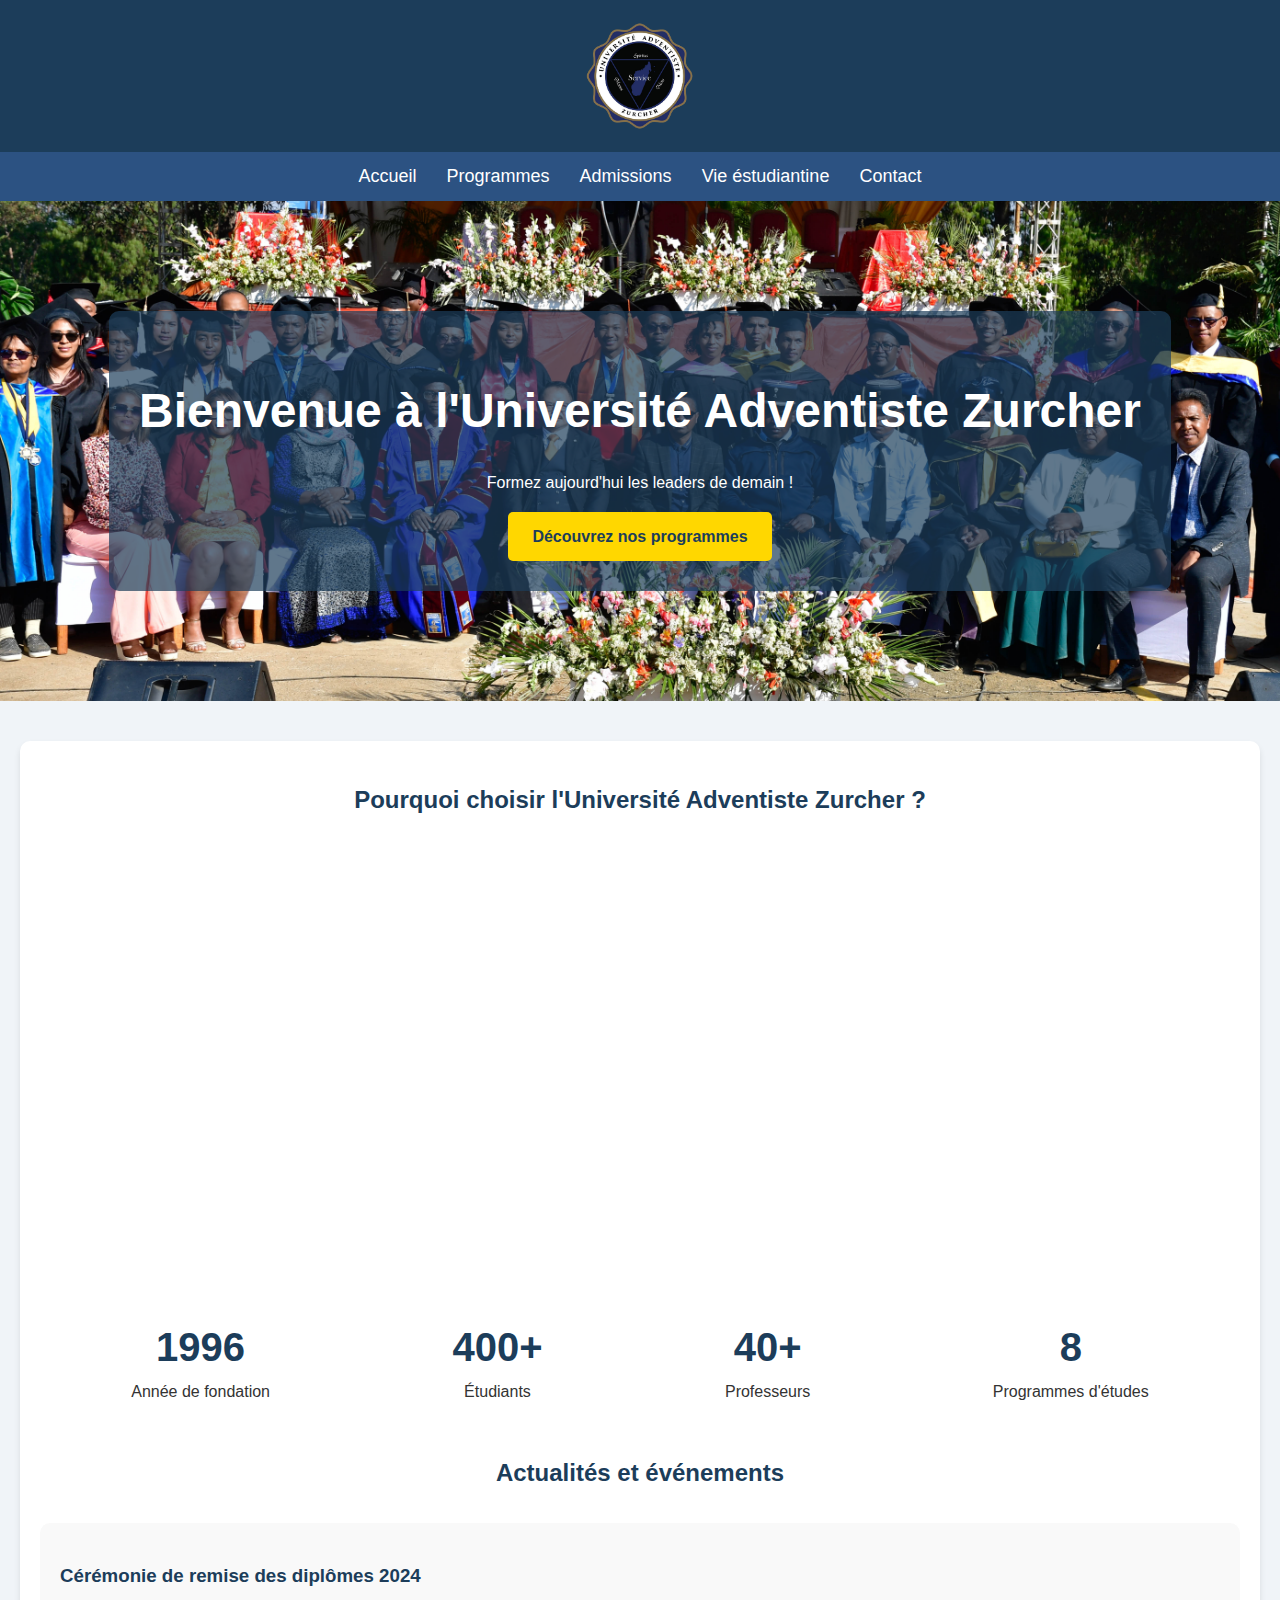
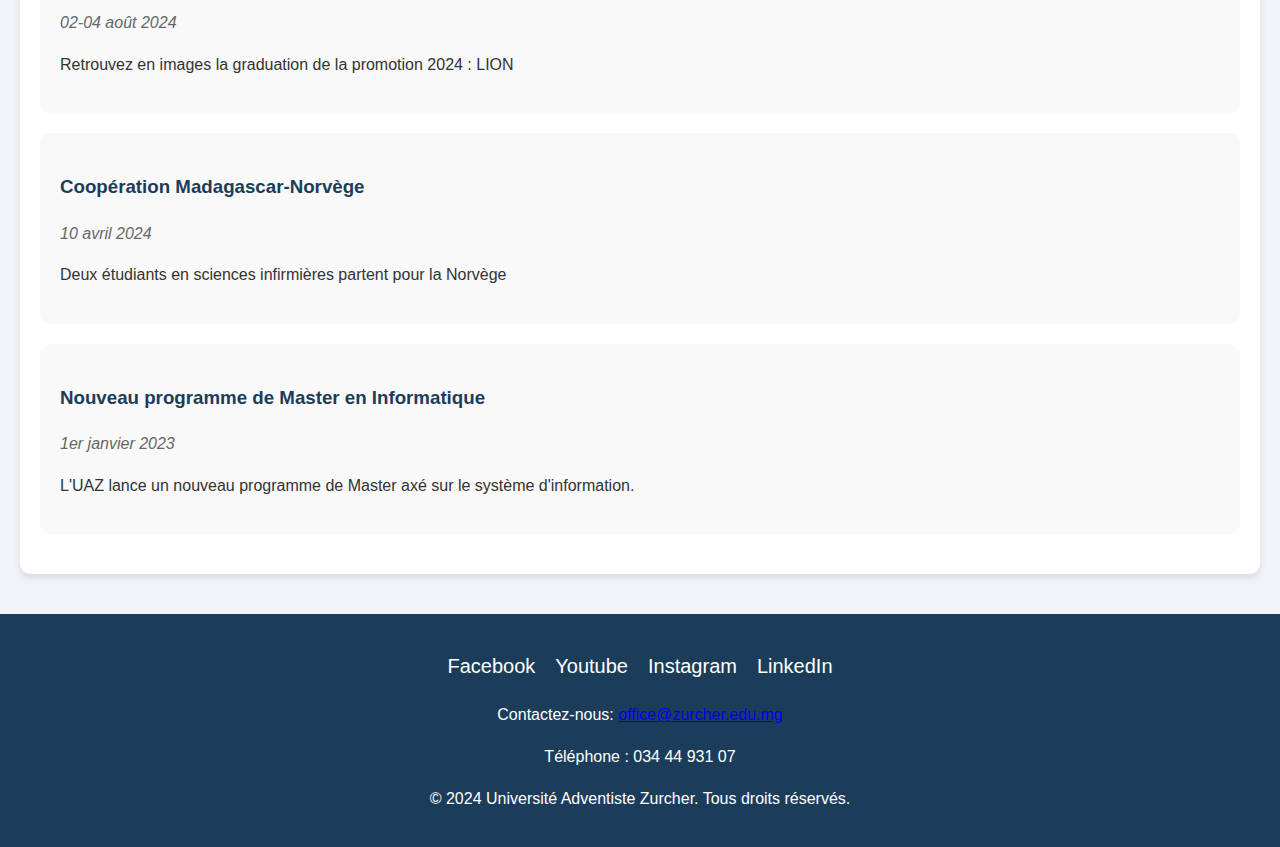
==== index.html @ ed37d1b5 "index commit" ====
<html>
<head>
<meta charset="UTF-8">
<meta name="viewport" content="width=device-width, initial-scale=1.0">
<title>Université Adventiste Zurcher</title>
<link rel="shortcut icon" href="img/UAZ_icon.png" type="image/x-icon">
<link rel="stylesheet" href="css/acceuil.css">
</head>
<body>
    <header>
        <img src="img/UAZ_Logo.png" alt="Logo de l'Université Adventiste Zurcher" class="logo">
    </header>
    
    <!--barre de navigation-->
    <nav>
        <ul>
            <li><a href="accueil.html">Accueil</a></li>
            <li><a href="programme.html">Programmes</a></li>
            <li><a href="admissions.html">Admissions</a></li>
            <li><a href="vie_estudiantine.html">Vie éstudiantine</a></li>
            <li><a href="contact.html">Contact</a></li>
        </ul>
    </nav>

    <!--partie bienvenue-->
    <div class="hero">
        <div class="hero-content">
            <h1>Bienvenue à l'Université Adventiste Zurcher</h1>
            <p>Formez aujourd'hui les leaders de demain !</p>
            <a href="programme.html" class="btn">Découvrez nos programmes</a>
        </div>
    </div>

    <!--partie informations-->
    <div class="content">
        <h2>Pourquoi choisir l'Université Adventiste Zurcher ?</h2>
        <div class="grid">
            <div class="grid-item">
                <img src="img/Ineglise.JPG" alt="Professeur donnant un cours dans un amphithéâtre moderne" width="300" height="200">
                <h3>Excellence académique</h3>
                <p>Nos programmes rigoureux et notre corps professoral dévoué vous préparent à exceller dans votre domaine d'études.</p>
            </div>
            <div class="grid-item">
                <img src="img/Etudiant.JPG" alt="Étudiants participant à un service religieux sur le campus" width="300" height="200">
                <h3>Valeurs chrétiennes</h3>
                <p>Nous intégrons les principes chrétiens dans tous les aspects de la vie universitaire pour favoriser le développement holistique.</p>
            </div>
            <div class="grid-item">
                <img src="img/Commu.JPG" alt="Groupe diversifié d'étudiants discutant sur le campus" width="300" height="200">
                <h3>Communauté diverse</h3>
                <p>Notre campus accueillant favorise les échanges interculturels et la compréhension mutuelle.</p>
            </div>
        </div>

        <div class="stats">
            <div class="stat-item">
                <div class="stat-number">1996</div>
                <div>Année de fondation</div>
            </div>
            <div class="stat-item">
                <div class="stat-number">400+</div>
                <div>Étudiants</div>
            </div>
            <div class="stat-item">
                <div class="stat-number">40+</div>
                <div>Professeurs</div>
            </div>
            <div class="stat-item">
                <div class="stat-number">8</div>
                <div>Programmes d'études</div>
            </div>
        </div>

        <div class="news-events">
            <h2>Actualités et événements</h2>
            <div class="news-item">
                <h3>Cérémonie de remise des diplômes 2024</h3>
                <p class="date">02-04 août 2024</p>
                <p>Retrouvez en images la graduation de la promotion 2024 : LION</p>
            </div>
            </div>
            <div class="news-item">
                <h3>Coopération Madagascar-Norvège</h3>
                <p class="date">10 avril 2024</p>
                <p>Deux étudiants en sciences infirmières partent pour la Norvège</p>
            </div>
            <div class="news-item">
                <h3>Nouveau programme de Master en Informatique</h3>
                <p class="date">1er janvier 2023</p>
                <p>L'UAZ lance un nouveau programme de Master axé sur le système d'information.</p>
        </div>
    </div>

    <!--footer-->
    <footer>
        <div class="footer-content">
            <ul class="social-media">
                <li><a href="https://www.facebook.com/uazsambaina" target="_blank">Facebook</a></li>
                <li><a href="https://www.youtube.com/@uaz-universiteadventistezu6053" target="_blank">Youtube</a></li>
                <li><a href="https://www.instagram.com" target="_blank">Instagram</a></li>
                <li><a href="https://www.linkedin.com/in/universit%C3%A9-adventiste-zurcher-1b6aab2b0/" target="_blank">LinkedIn</a></li>
            </ul>
            <div class="contact-info">
                <p>Contactez-nous: <a href="mailto:office@zurcher.edu.mg">office@zurcher.edu.mg</a></p>
                <p>Téléphone : 034 44 931 07</p>
            </div>
        </div>
        <p>&copy; 2024 Université Adventiste Zurcher. Tous droits réservés.</p>
    </footer>
    <script src="js/accueil.js"></script>
</body>
</html>
---- css/acceuil.css ----
body {
    font-family: 'Lato', sans-serif;
    margin: 0;
    padding: 0;
    background-color: #f0f4f8;
    color: #333;
    line-height: 1.6;
}
header {
    background-color: #1c3d5a;
    color: #fff;
    padding: 20px 0;
    text-align: center;
}
.logo {
    width: 150px;
    height: auto;
}
nav {
    background-color: #2c5282;
    padding: 10px 0;
}
nav ul {
    list-style-type: none;
    padding: 0;
    margin: 0;
    display: flex;
    justify-content: center;
}
nav ul li {
    margin: 0 15px;
}
nav ul li a {
    color: #fff;
    text-decoration: none;
    font-size: 18px;
    transition: color 0.3s ease;
}
nav ul li a:hover {
    color: #ffd700;
}
.hero {
    background-image: url("../img/PhotoAcceuil.jpg");
    background-size: cover;
    background-position: center;
    height: 500px;
    display: flex;
    align-items: center;
    justify-content: center;
    text-align: center;
    color: #fff;
}
.hero-content {
    background-color: rgba(28, 61, 90, 0.7);
    padding: 30px;
    border-radius: 10px;
}
.hero h1 {
    font-size: 3em;
    margin-bottom: 20px;
}
.btn {
    display: inline-block;
    background-color: #ffd700;
    color: #1c3d5a;
    padding: 12px 24px;
    text-decoration: none;
    border-radius: 5px;
    font-weight: bold;
    transition: background-color 0.3s ease;
}
.btn:hover {
    background-color: #ffeb3b;
}
.content {
    max-width: 1200px;
    margin: 40px auto;
    padding: 20px;
    background-color: #fff;
    border-radius: 10px;
    box-shadow: 0 4px 6px rgba(0, 0, 0, 0.1);
}
h2 {
    color: #1c3d5a;
    text-align: center;
    margin-bottom: 30px;
}
.grid {
    display: grid;
    grid-template-columns: repeat(auto-fit, minmax(300px, 1fr));
    gap: 30px;
}
.grid-item {
    background-color: #f9f9f9;
    border-radius: 10px;
    padding: 20px;
    text-align: center;
    transition: transform 0.3s ease;
}
.grid-item:hover {
    transform: translateY(-5px);
}
.grid-item img {
    width: 100%;
    height: 200px;
    object-fit: cover;
    border-radius: 10px;
    margin-bottom: 15px;
}
footer {
    background-color: #1c3d5a;
    color: #fff;
    text-align: center;
    padding: 20px 0;
}
.stats {
    display: flex;
    justify-content: space-around;
    margin-top: 40px;
    flex-wrap: wrap;
}
.stat-item {
    text-align: center;
    margin: 10px;
}
.stat-number {
    font-size: 2.5em;
    font-weight: bold;
    color: #1c3d5a;
}
.news-events {
    margin-top: 40px;
}
.news-item {
    background-color: #f9f9f9;
    border-radius: 10px;
    padding: 20px;
    margin-bottom: 20px;
}
.news-item h3 {
    color: #1c3d5a;
}
.news-item .date {
    color: #666;
    font-style: italic;
}
.footer-content {
    max-width: 800px;
    margin: 0 auto;
}
.social-media {
    list-style: none;
    padding: 0;
    display: flex;
    justify-content: center;
    gap: 20px;
}
.social-media a {
    color: white;
    text-decoration: none;
    font-size: 20px;
}
.contact-info {
    margin-top: 20px;
}
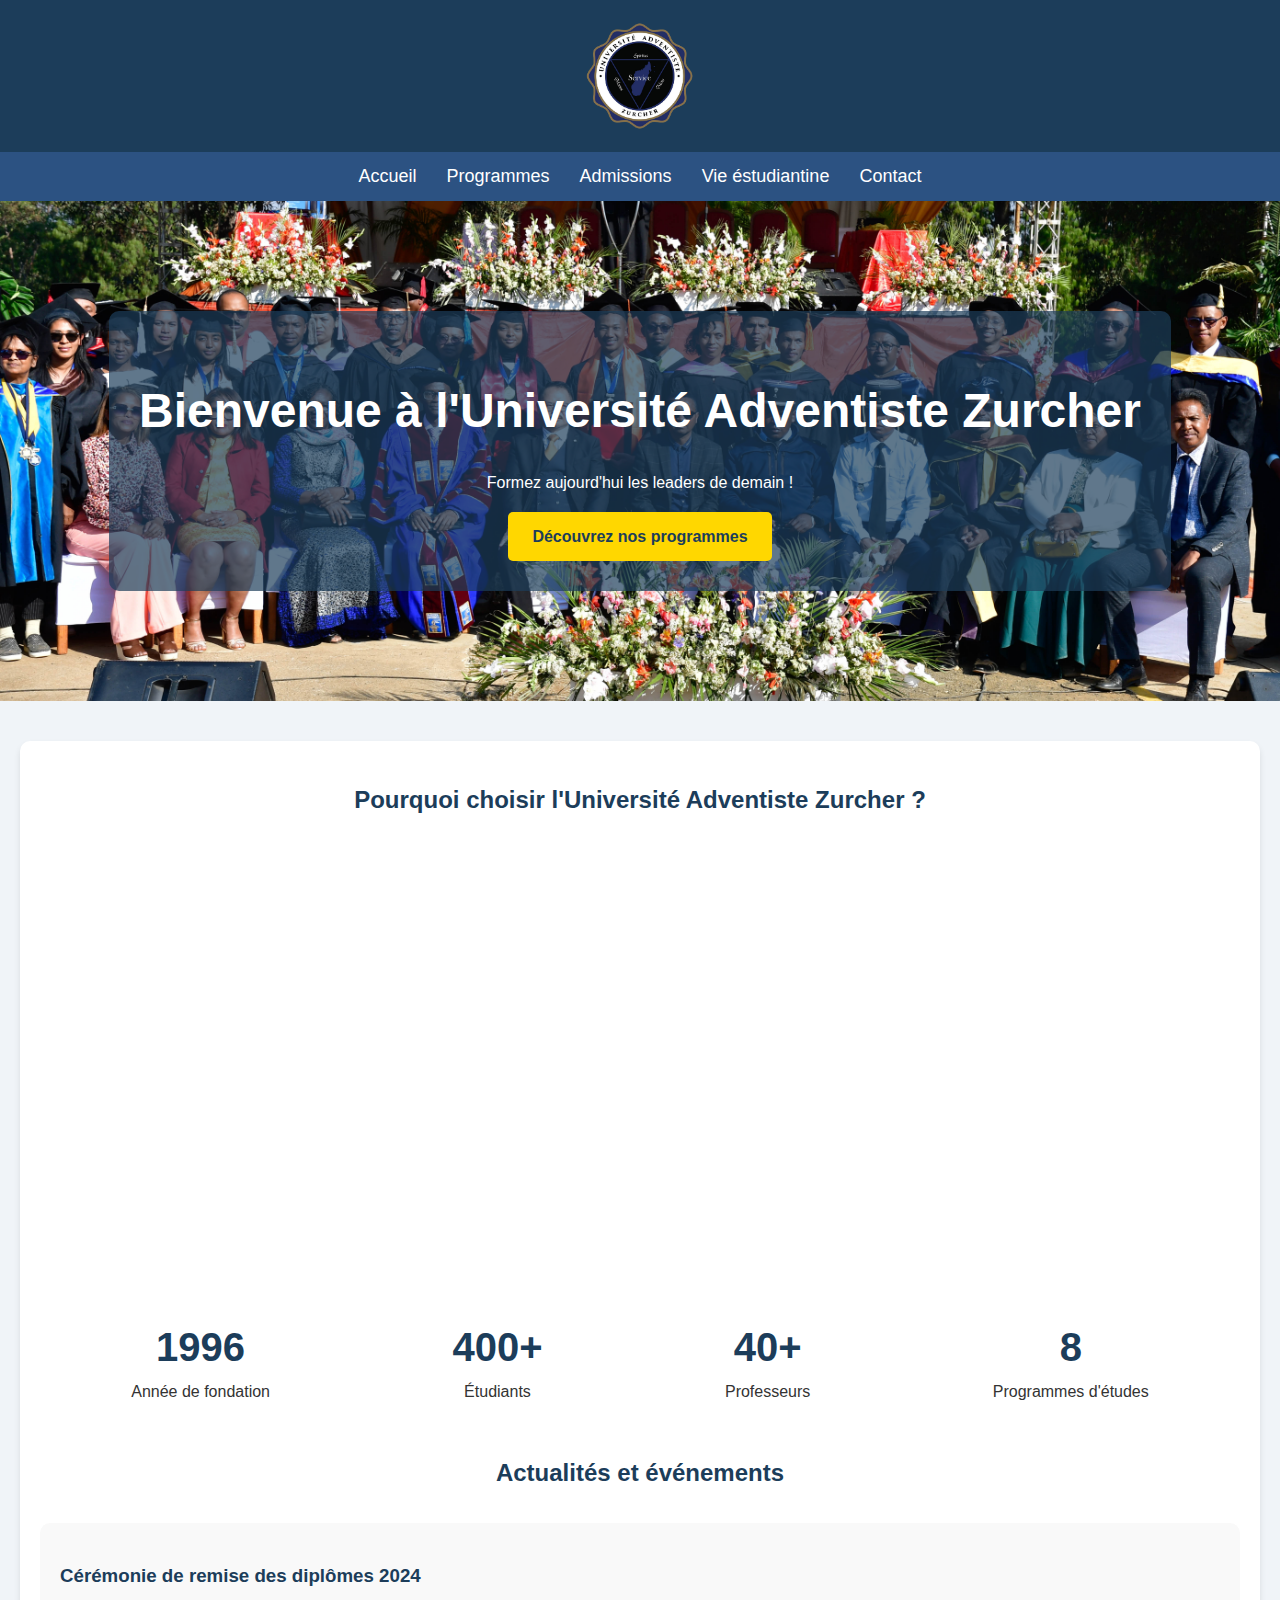
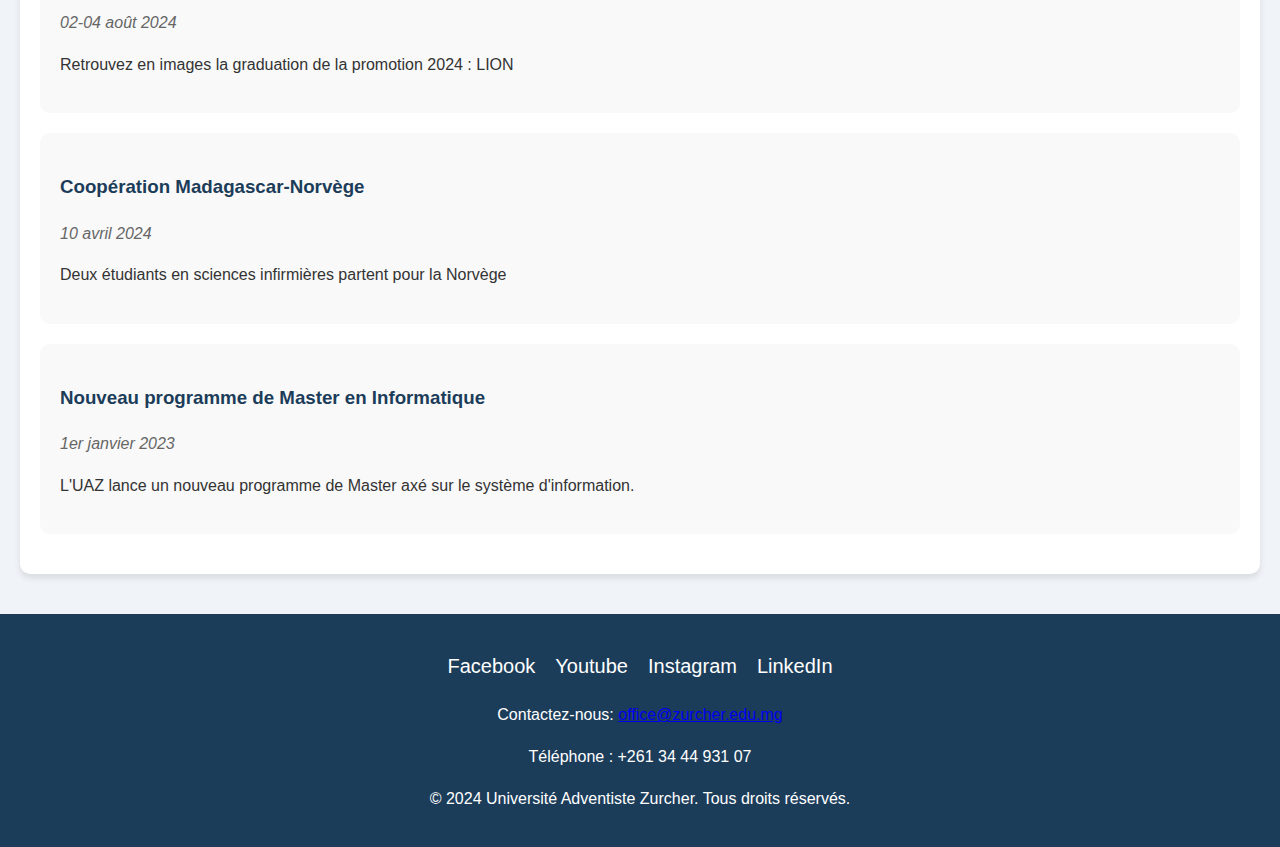
==== commit eefe235e: "fourth commit" ====
--- a/index.html
+++ b/index.html
@@ -14,7 +14,7 @@
     <!--barre de navigation-->
     <nav>
         <ul>
-            <li><a href="accueil.html">Accueil</a></li>
+            <li><a href="index.html">Accueil</a></li>
             <li><a href="programme.html">Programmes</a></li>
             <li><a href="admissions.html">Admissions</a></li>
             <li><a href="vie_estudiantine.html">Vie éstudiantine</a></li>
@@ -102,7 +102,7 @@
             </ul>
             <div class="contact-info">
                 <p>Contactez-nous: <a href="mailto:office@zurcher.edu.mg">office@zurcher.edu.mg</a></p>
-                <p>Téléphone : 034 44 931 07</p>
+                <p>Téléphone : +261 34 44 931 07</p>
             </div>
         </div>
         <p>&copy; 2024 Université Adventiste Zurcher. Tous droits réservés.</p>
--- a/css/acceuil.css
+++ b/css/acceuil.css
@@ -20,22 +20,27 @@
     background-color: #2c5282;
     padding: 10px 0;
 }
+
 nav ul {
     list-style-type: none;
     padding: 0;
     margin: 0;
     display: flex;
     justify-content: center;
+    flex-wrap: wrap;
 }
+
 nav ul li {
     margin: 0 15px;
 }
+
 nav ul li a {
     color: #fff;
     text-decoration: none;
     font-size: 18px;
     transition: color 0.3s ease;
 }
+
 nav ul li a:hover {
     color: #ffd700;
 }
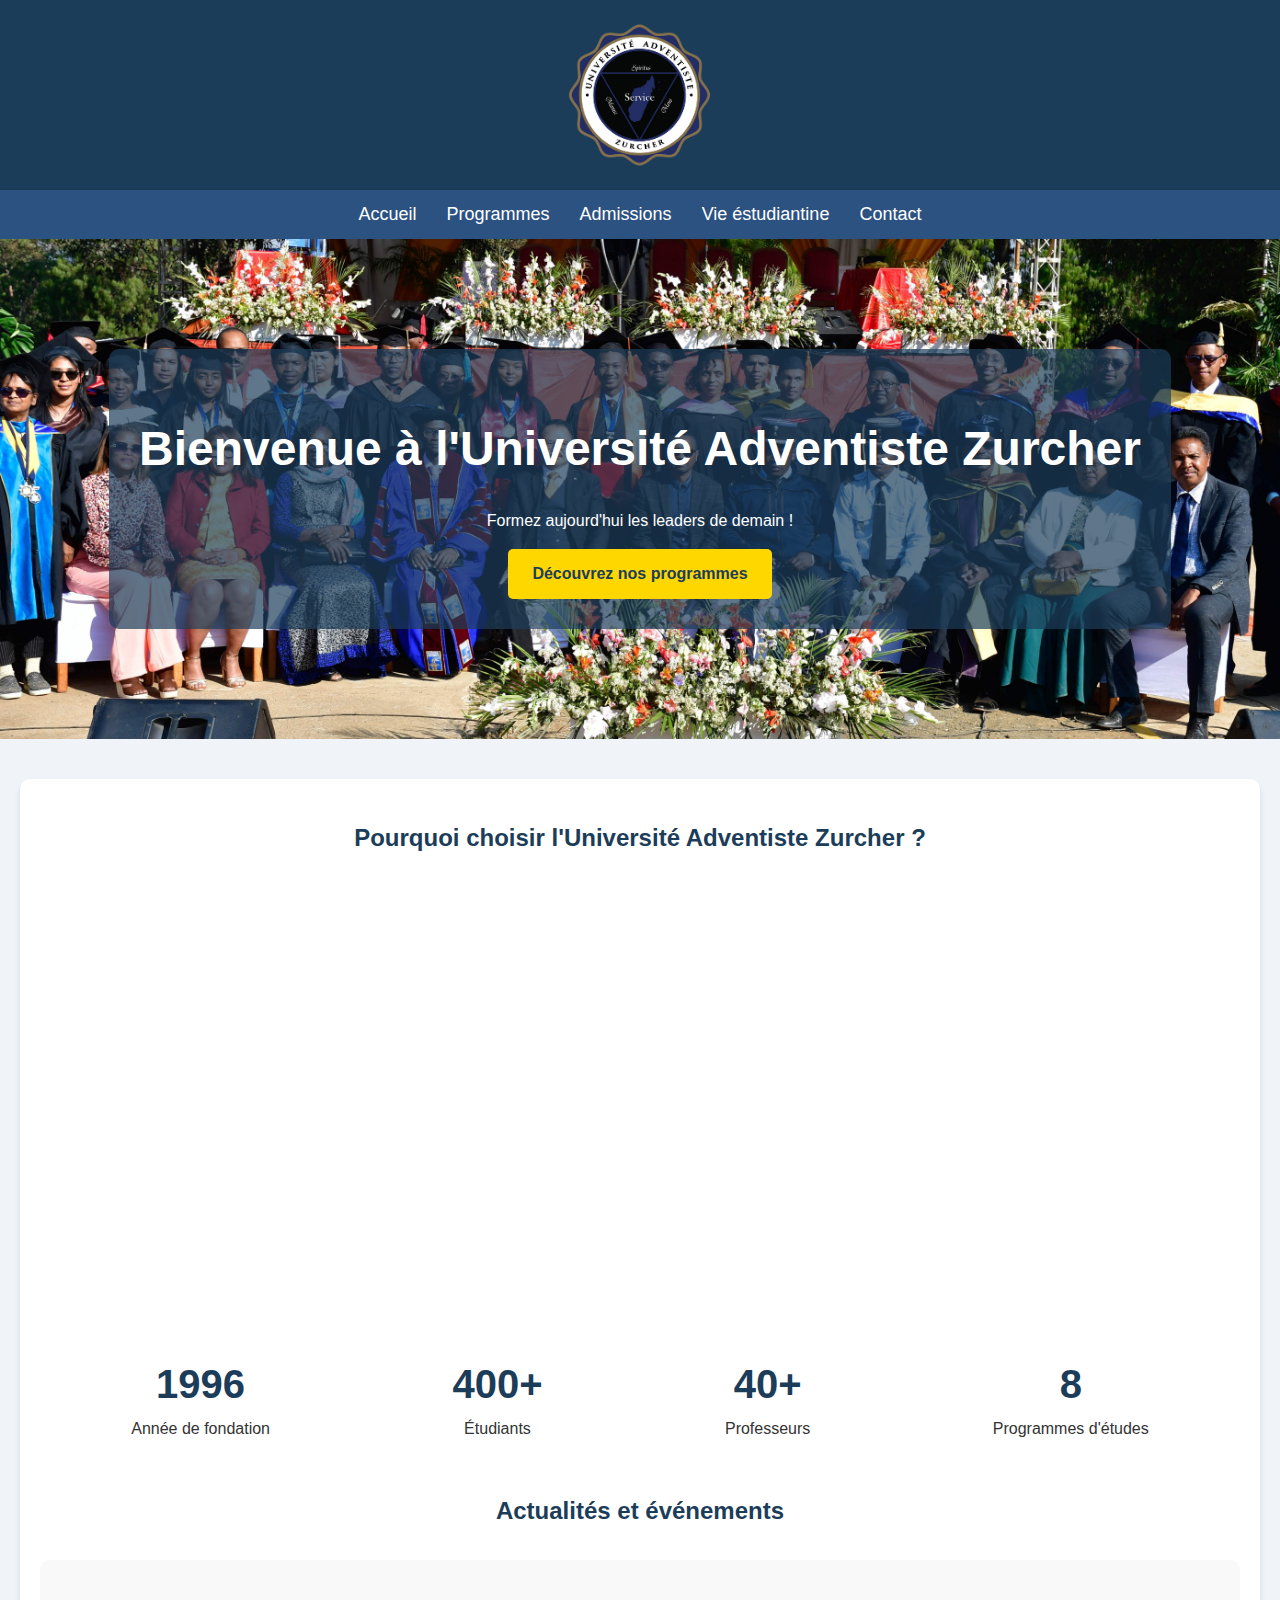
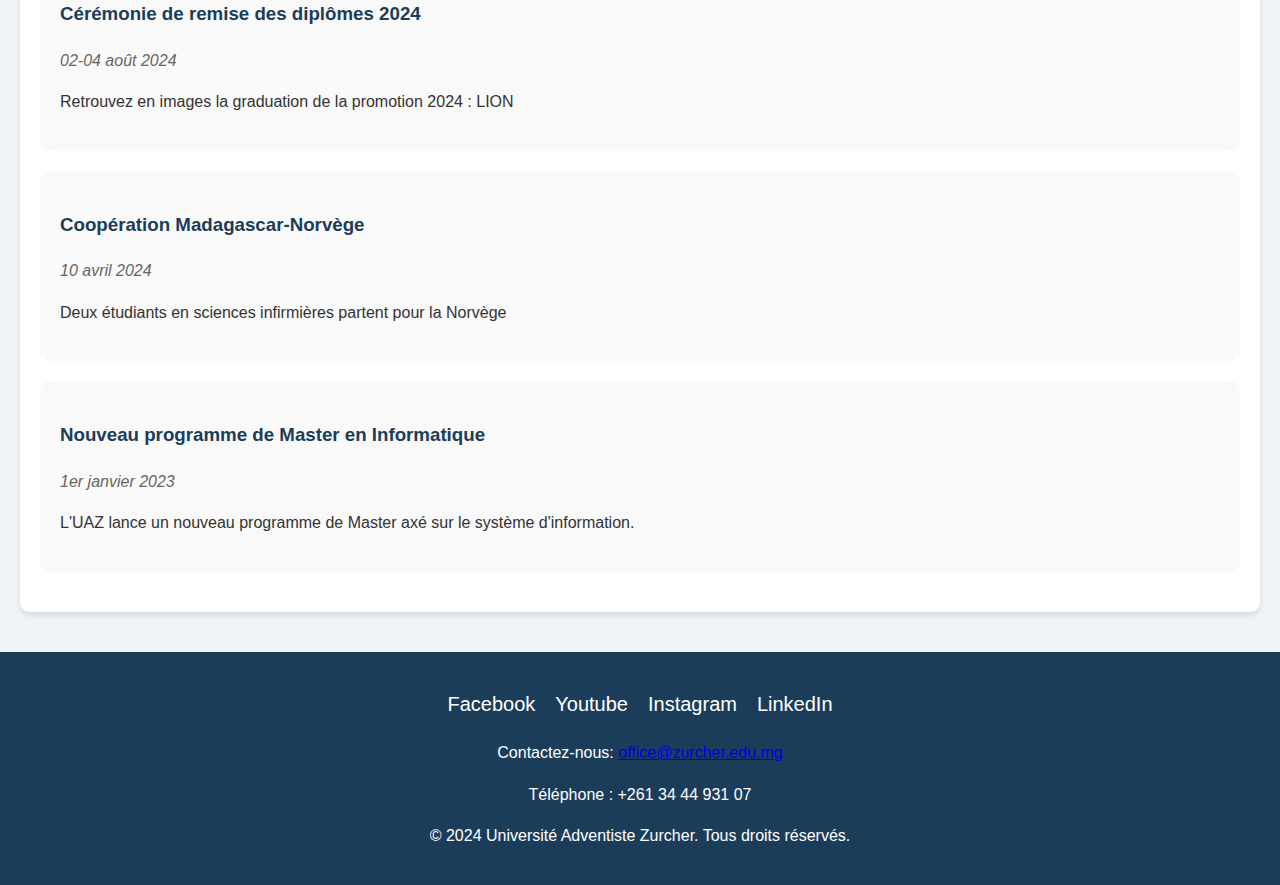
==== commit e7f360a9: "fifth commit" ====
--- a/index.html
+++ b/index.html
@@ -3,7 +3,7 @@
 <meta charset="UTF-8">
 <meta name="viewport" content="width=device-width, initial-scale=1.0">
 <title>Université Adventiste Zurcher</title>
-<link rel="shortcut icon" href="img/UAZ_icon.png" type="image/x-icon">
+<link rel="shortcut icon" href="img/UAZ_icon.svg" type="image/x-icon">
 <link rel="stylesheet" href="css/acceuil.css">
 </head>
 <body>
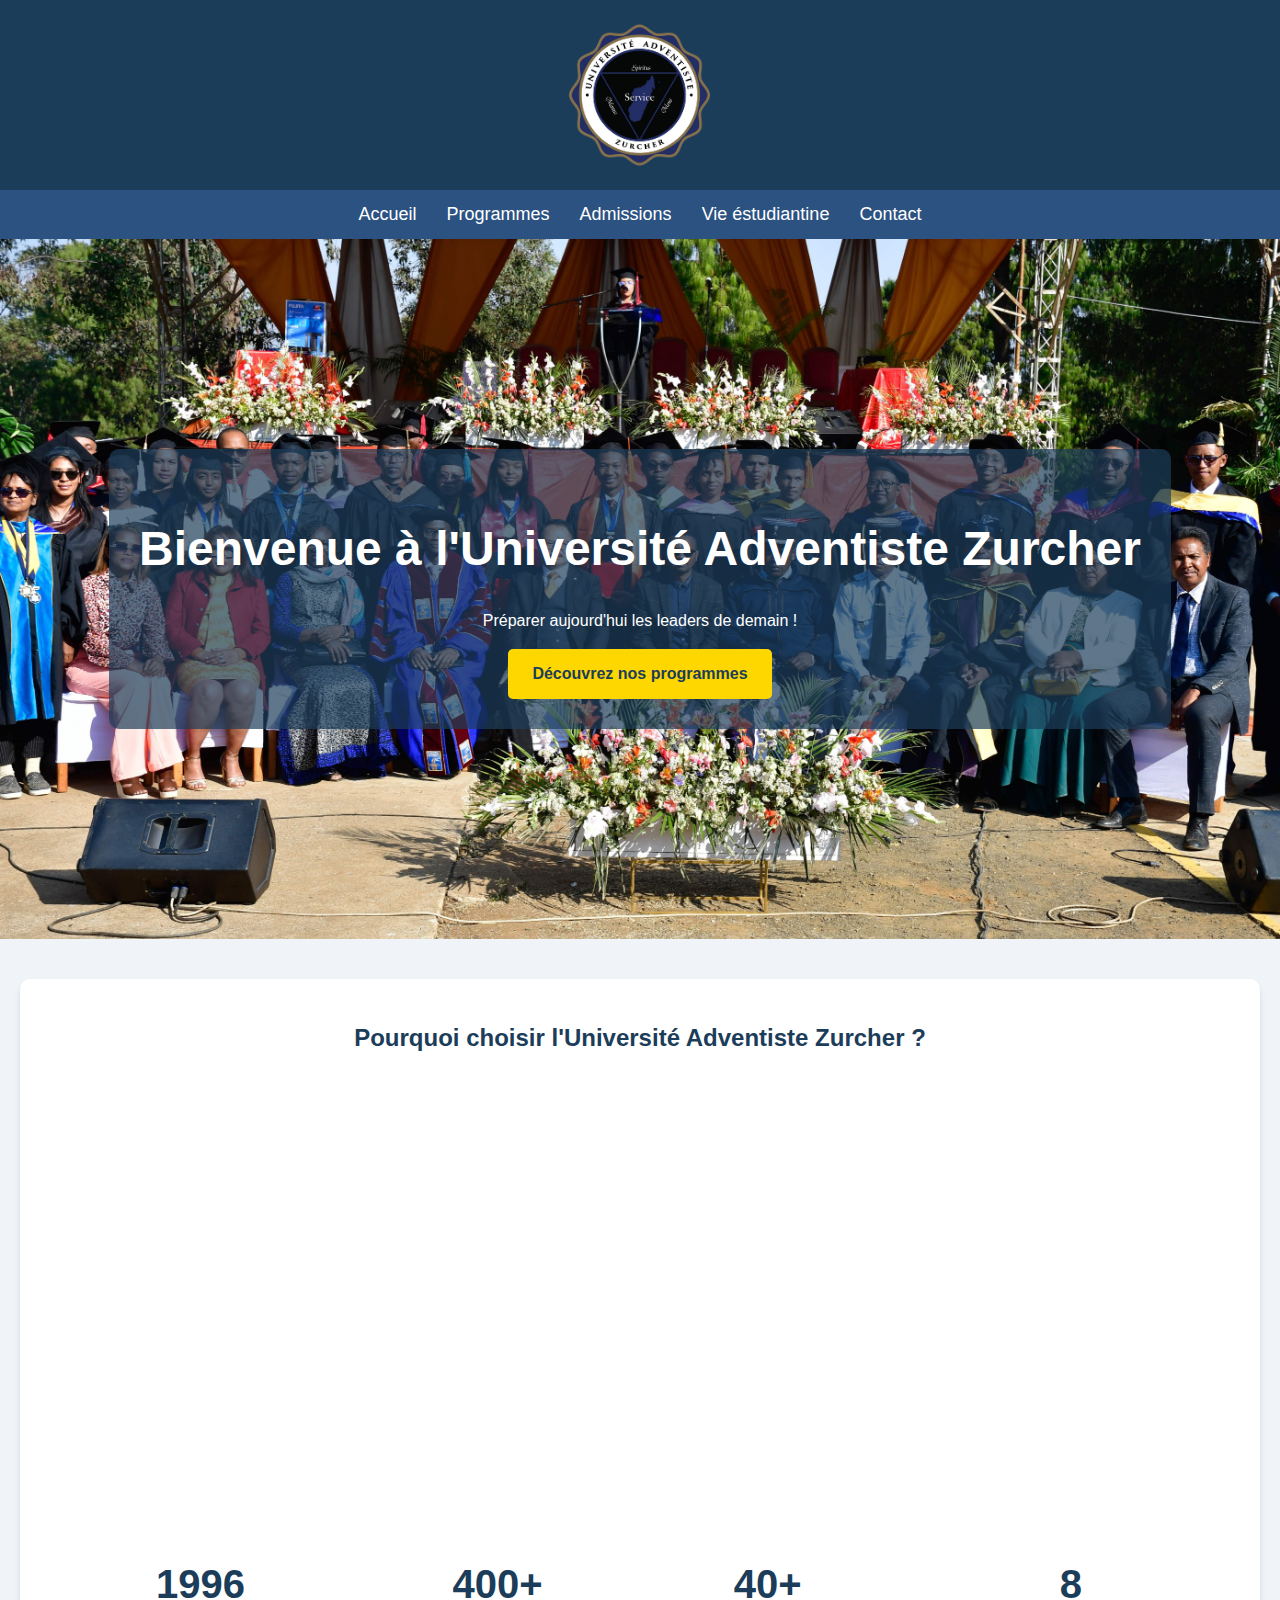
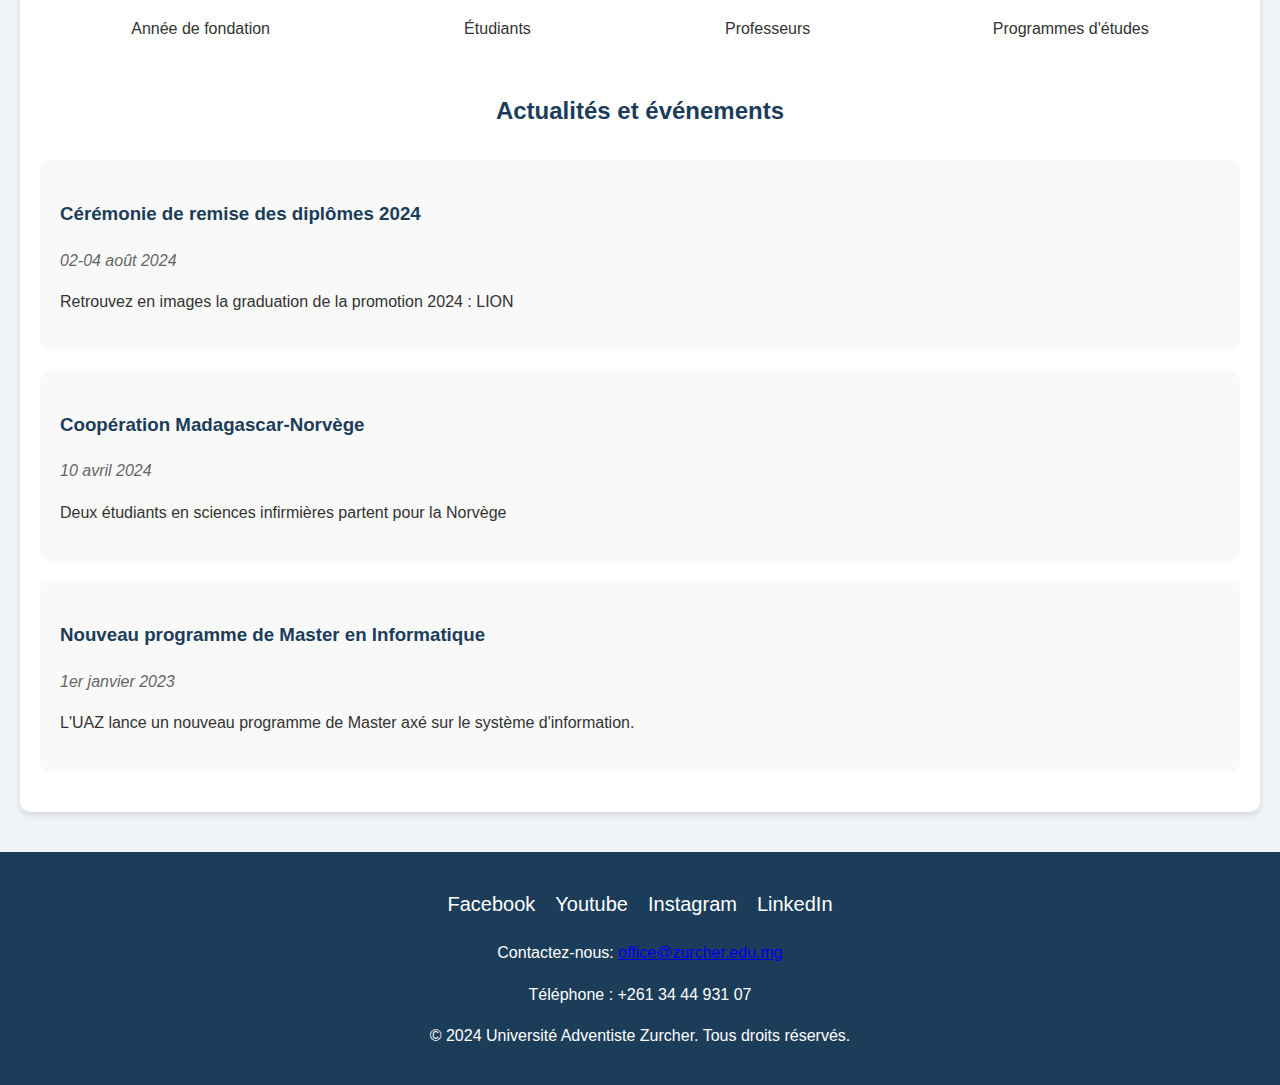
==== commit 04913f3c: "fifth commit" ====
--- a/index.html
+++ b/index.html
@@ -3,7 +3,7 @@
 <meta charset="UTF-8">
 <meta name="viewport" content="width=device-width, initial-scale=1.0">
 <title>Université Adventiste Zurcher</title>
-<link rel="shortcut icon" href="img/UAZ_icon.svg" type="image/x-icon">
+<link rel="shortcut icon" href="img/UAZ_icon.png" type="image/x-icon">
 <link rel="stylesheet" href="css/acceuil.css">
 </head>
 <body>
@@ -26,7 +26,7 @@
     <div class="hero">
         <div class="hero-content">
             <h1>Bienvenue à l'Université Adventiste Zurcher</h1>
-            <p>Formez aujourd'hui les leaders de demain !</p>
+            <p>Préparer aujourd'hui les leaders de demain !</p>
             <a href="programme.html" class="btn">Découvrez nos programmes</a>
         </div>
     </div>
--- a/css/acceuil.css
+++ b/css/acceuil.css
@@ -48,7 +48,7 @@
     background-image: url("../img/PhotoAcceuil.jpg");
     background-size: cover;
     background-position: center;
-    height: 500px;
+    height: 700px;
     display: flex;
     align-items: center;
     justify-content: center;
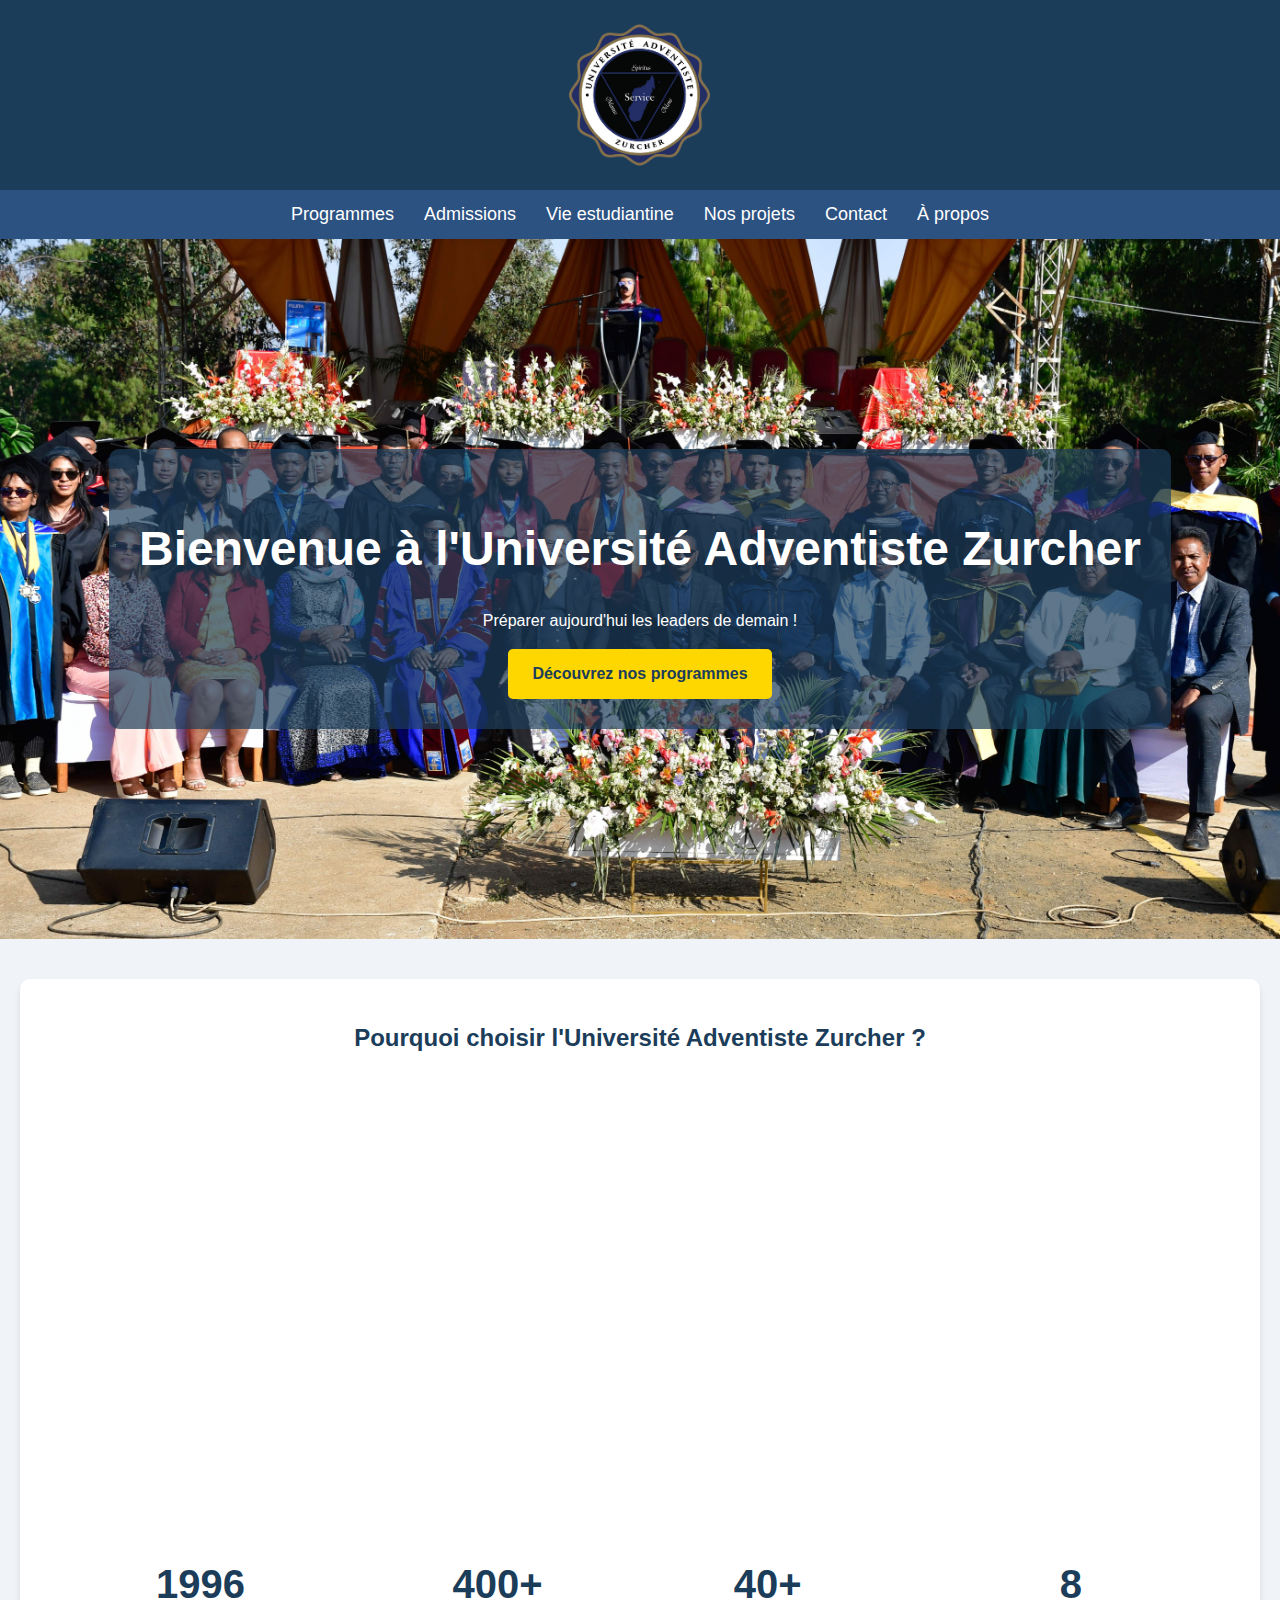
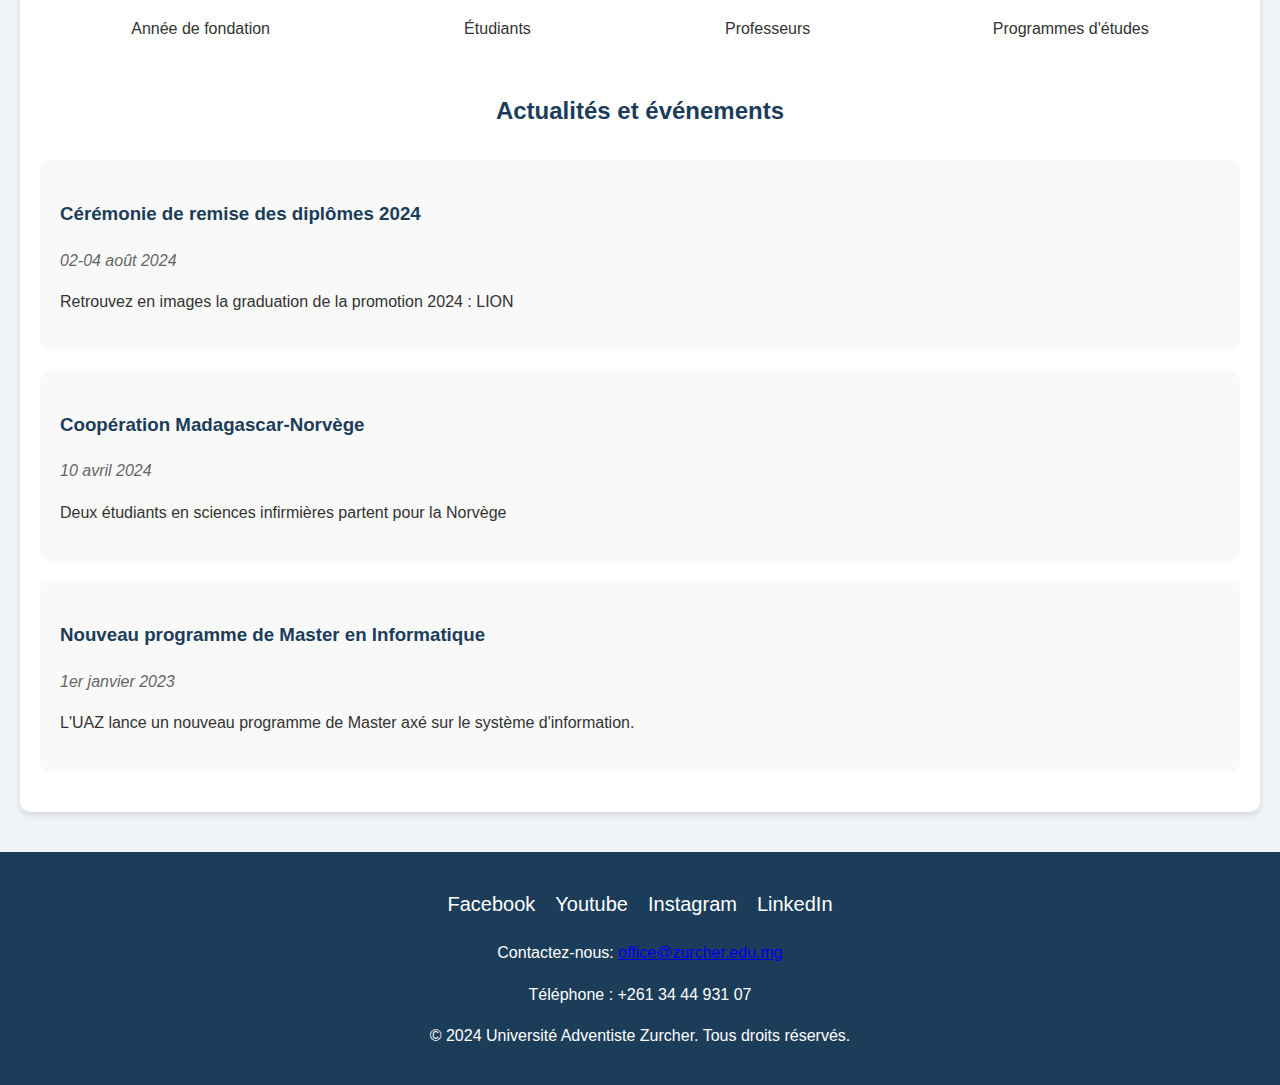
==== commit a6dead14: "Rector_commit" ====
--- a/index.html
+++ b/index.html
@@ -11,18 +11,17 @@
         <img src="img/UAZ_Logo.png" alt="Logo de l'Université Adventiste Zurcher" class="logo">
     </header>
     
-    <!--barre de navigation-->
     <nav>
         <ul>
-            <li><a href="index.html">Accueil</a></li>
             <li><a href="programme.html">Programmes</a></li>
             <li><a href="admissions.html">Admissions</a></li>
-            <li><a href="vie_estudiantine.html">Vie éstudiantine</a></li>
+            <li><a href="vie_estudiantine.html">Vie estudiantine</a></li>
+            <li><a href="#">Nos projets</a></li>
             <li><a href="contact.html">Contact</a></li>
+            <li><a href="#"> À propos</a></li>
         </ul>
     </nav>
 
-    <!--partie bienvenue-->
     <div class="hero">
         <div class="hero-content">
             <h1>Bienvenue à l'Université Adventiste Zurcher</h1>
@@ -31,7 +30,6 @@
         </div>
     </div>
 
-    <!--partie informations-->
     <div class="content">
         <h2>Pourquoi choisir l'Université Adventiste Zurcher ?</h2>
         <div class="grid">
@@ -91,7 +89,6 @@
         </div>
     </div>
 
-    <!--footer-->
     <footer>
         <div class="footer-content">
             <ul class="social-media">
